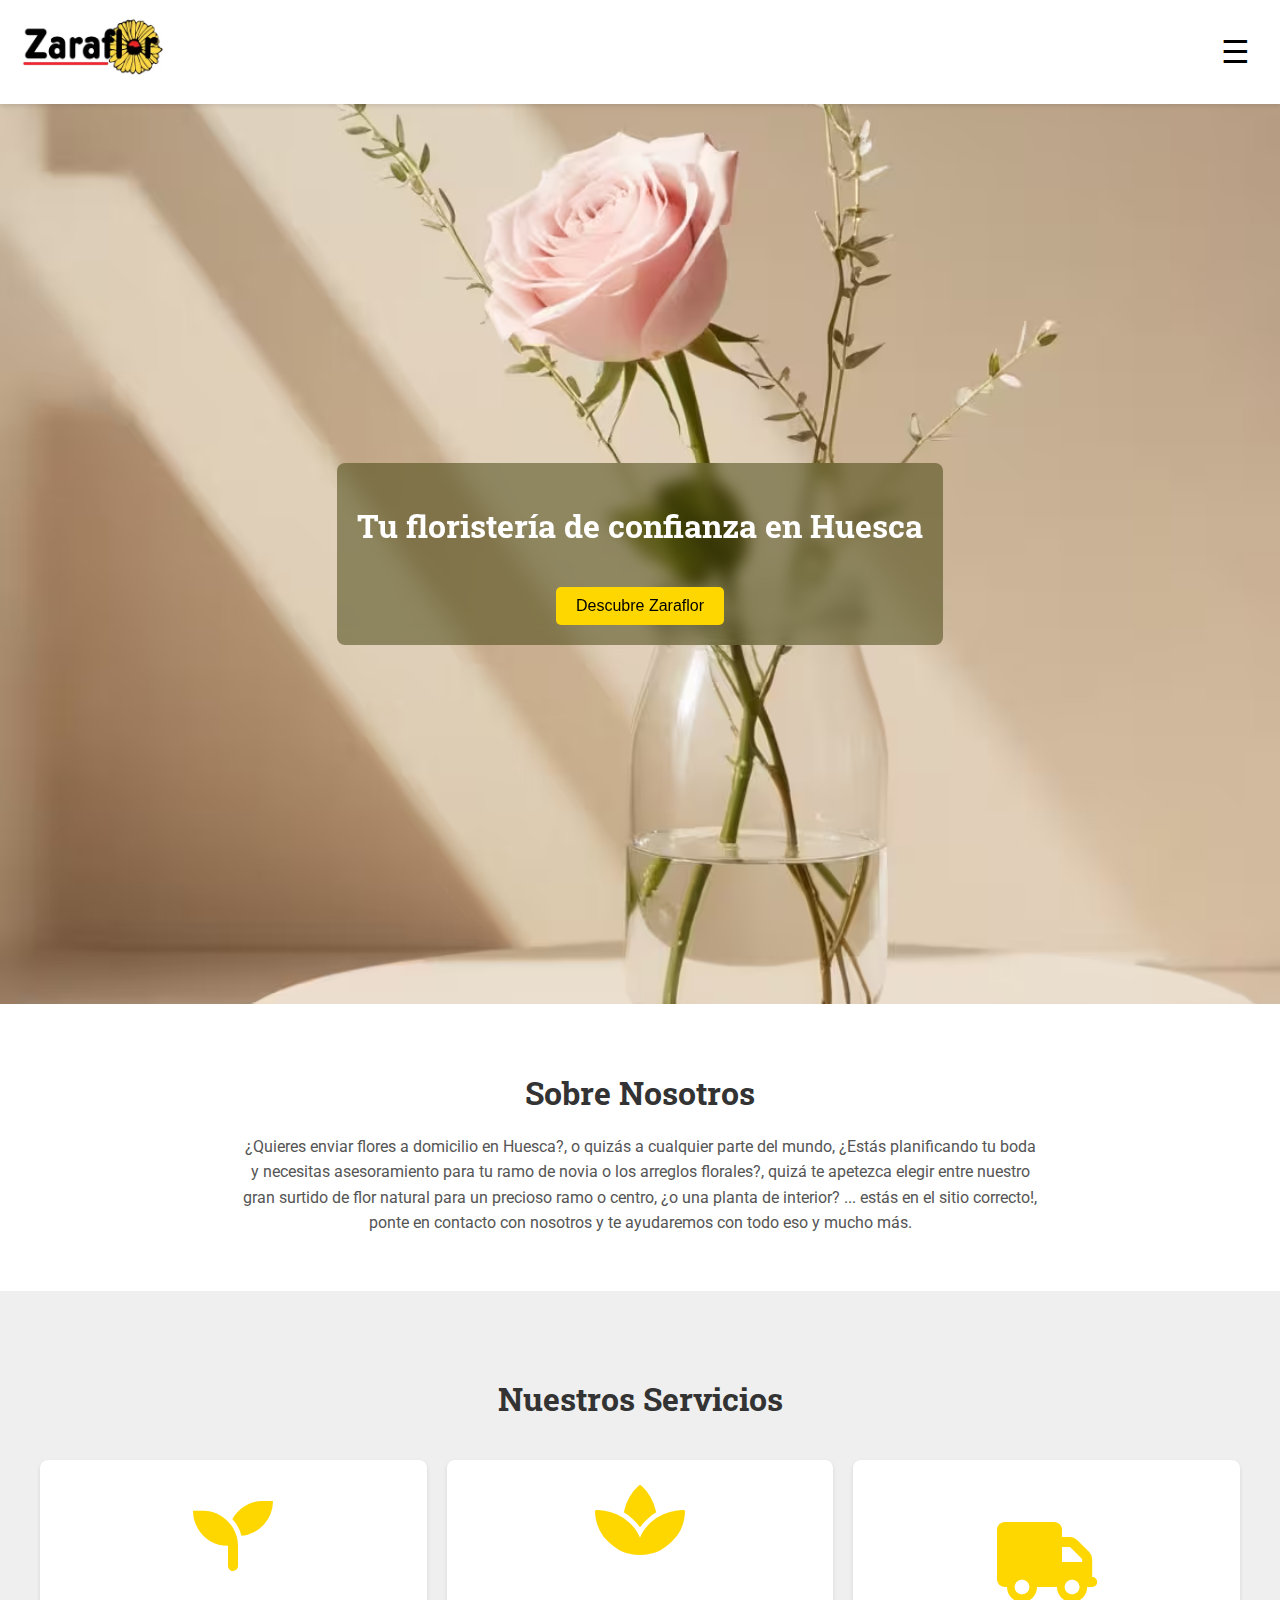
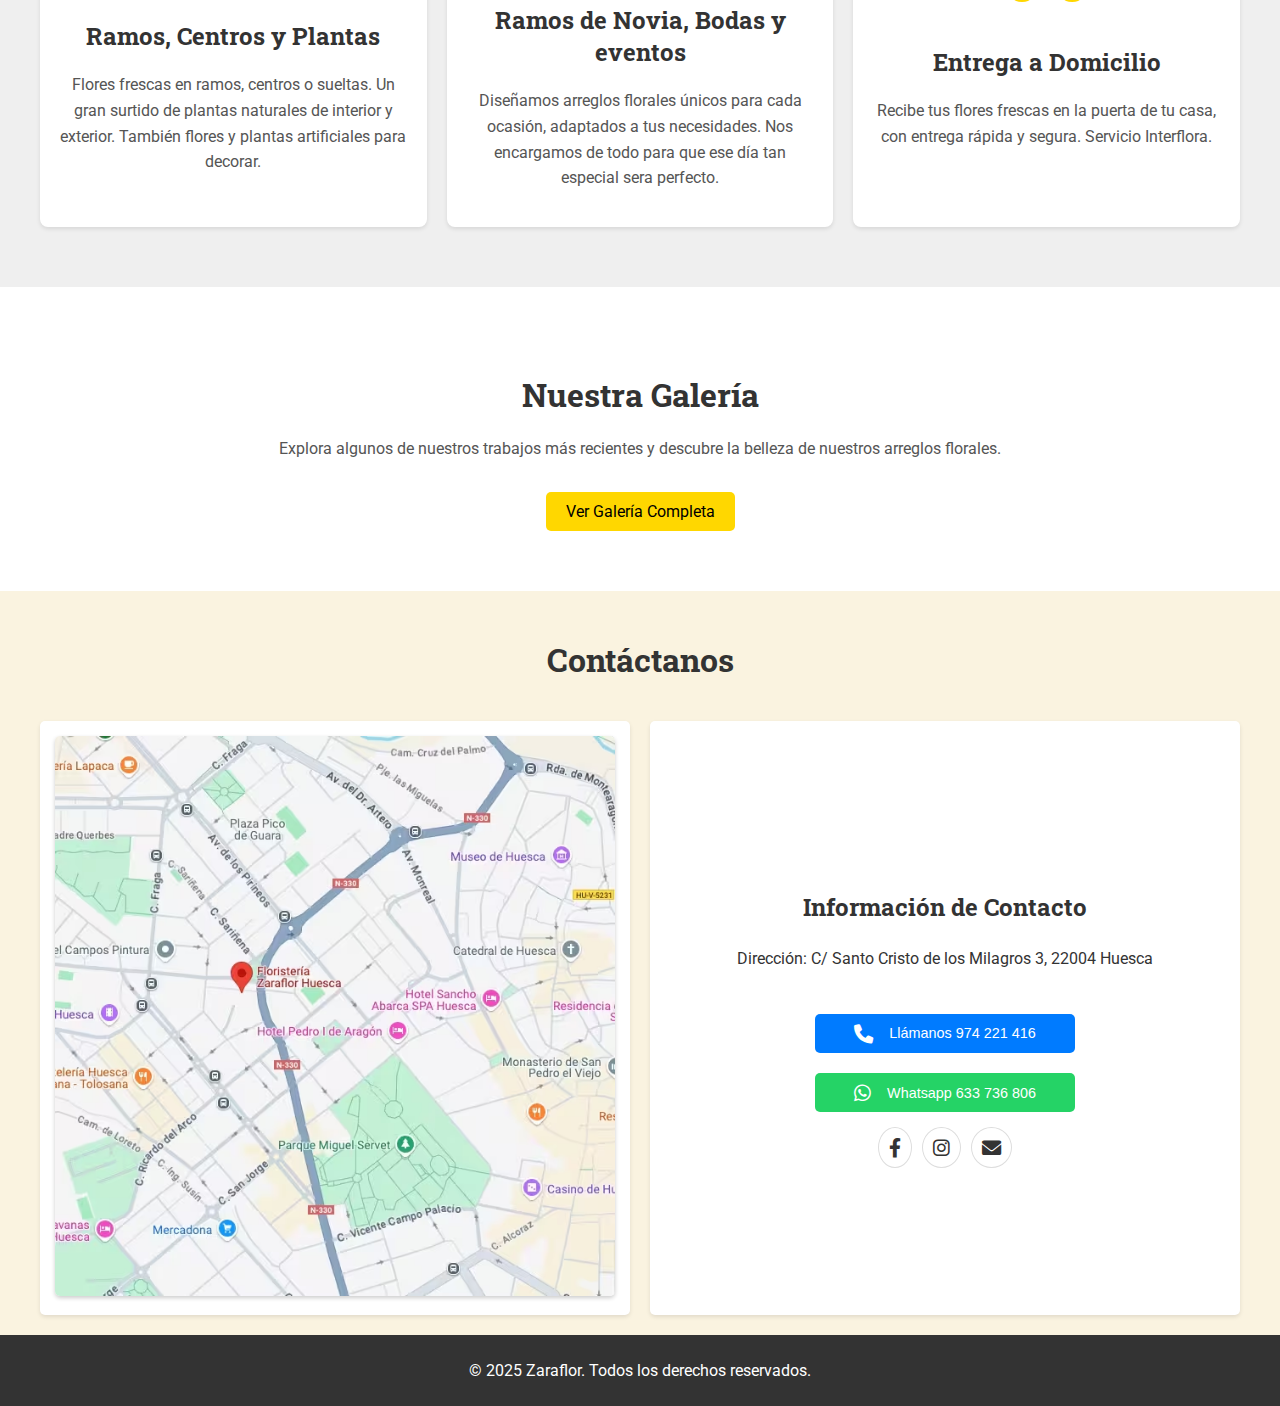
==== index.html @ 51538e3c "Change fonts to Roboto + update year + some css changes" ====
<!DOCTYPE html>
<html lang="es">
<head>
    <meta charset="UTF-8">
    <meta name="viewport" content="width=device-width, initial-scale=1.0">
    <meta name="description"
          content="Floristeria Zaraflor Huesca, gran surtido de flores y plantas, ramos y centros naturales y artificiales, ramos de novia y regalos. Envio por todo el mundo gracias a Interflora.">
    <title>Floristería Zaraflor Huesca</title>
    <link rel="stylesheet" href="styles.css">
    <link rel="icon" href="images/favicon/favicon.ico" type="image/x-icon">
    <link rel="stylesheet" href="https://cdnjs.cloudflare.com/ajax/libs/font-awesome/6.0.0/css/all.min.css"
          media="print" onload="this.media='all'">
    <noscript>
        <link rel="stylesheet" href="https://cdnjs.cloudflare.com/ajax/libs/font-awesome/6.0.0/css/all.min.css">
    </noscript>
    <link rel="canonical" href="https://zaraflor.github.io/" />
    <meta property="og:locale" content="es_ES" />
    <meta property="og:type" content="website" />
    <meta property="og:title" content="Floristería Zaraflor Huesca" />
    <meta property="og:description" content="Floristeria Zaraflor Huesca, gran surtido de flores y plantas, ramos y centros naturales y artificiales, ramos de novia y regalos. Envio por todo el mundo gracias a Interflora" />
    <meta property="og:url" content="https://zaraflor.github.io/" />
    <meta property="og:site_name" content="Floristería Zaraflor Huesca" />
    <meta property="og:image" content="https://zaraflor.github.io/images/hero-image.avif" />

    <link href="https://fonts.googleapis.com/css2?family=Roboto:wght@400;700&display=swap" rel="stylesheet">
    <link href="https://fonts.googleapis.com/css2?family=Roboto+Slab:wght@700&display=swap" rel="stylesheet">

    <meta name="msvalidate.01" content="F8685620CC0FBB8C69EE889B25A70493" />
    <meta name="google-site-verification" content="rgvn_VKpFzU1g-tz5f5EPj2dui4OSaQahKvztJgCnFo" />

</head>
<body>
<header class="header">
    <div class="logo">
        <picture>
            <source srcset="images/logo.avif" type="image/avif">
            <img src="images/logo.png" alt="Logo de la Floristería Zaraflor" class="logo-image" loading="lazy">
        </picture>
    </div>
    <nav class="nav">
        <button class="menu-toggle" id="menuToggle">☰</button>
        <ul class="menu" id="menu">
            <li><a href="#sobre-nosotros" class="menu-link">Sobre Nosotros</a></li>
            <li><a href="#servicios" class="menu-link">Servicios</a></li>
            <li><a href="#contacto" class="menu-link">Contacto</a></li>
            <li><a href="galeria.html" class="menu-link">Galería</a></li>
        </ul>
    </nav>
</header>

<section class="hero">
    <picture>
        <source srcset="images/hero-image.avif" type="image/avif">
        <img src="images/hero-image.jpg" alt="Hermosos arreglos florales" class="hero-image">
    </picture>
    <div class="hero-overlay">
        <h1>Tu floristería de confianza en Huesca</h1>
        <button class="call-to-action" onclick="window.location.href='#sobre-nosotros'">Descubre Zaraflor</button>
    </div>
</section>

<section id="sobre-nosotros" class="about-section">
    <div class="about-content">
        <h2>Sobre Nosotros</h2>
        <p>¿Quieres enviar flores a domicilio en Huesca?, o quizás a cualquier parte del mundo, ¿Estás planificando tu
            boda y necesitas asesoramiento para tu ramo de novia o los arreglos florales?, quizá te apetezca elegir
            entre nuestro gran surtido de flor natural para un precioso ramo o centro, ¿o una planta de interior? ...
            estás en el sitio correcto!, ponte en contacto con nosotros y te ayudaremos con todo eso y mucho más.</p>
    </div>
</section>

<section id="servicios" class="services-section">
    <h2>Nuestros Servicios</h2>
    <div class="services">
        <div class="service">
            <i class="fas fa-seedling service-icon"></i>
            <h3>Ramos, Centros y Plantas</h3>
            <p>Flores frescas en ramos, centros o sueltas. Un gran surtido de plantas naturales de interior y exterior.
                También flores y plantas artificiales para decorar.</p>
        </div>
        <div class="service">
            <i class="fas fa-spa service-icon"></i>
            <h3>Ramos de Novia, Bodas y eventos</h3>
            <p>Diseñamos arreglos florales únicos para cada ocasión, adaptados a tus necesidades. Nos encargamos de todo
                para que ese día tan especial sera perfecto.</p>
        </div>
        <div class="service">
            <i class="fas fa-truck service-icon"></i>
            <h3>Entrega a Domicilio</h3>
            <p>Recibe tus flores frescas en la puerta de tu casa, con entrega rápida y segura. Servicio Interflora.</p>
        </div>
    </div>
</section>

<section class="gallery-preview">
    <h2>Nuestra Galería</h2>
    <p>Explora algunos de nuestros trabajos más recientes y descubre la belleza de nuestros arreglos florales.</p>
    <a href="galeria.html" class="call-to-action">Ver Galería Completa</a>
</section>

<section id="contacto" class="info-section">
    <h2>Contáctanos</h2>
    <div class="map">
        <a href="https://www.google.com/maps?q=floristeria-zaraflor-huesca" target="_blank">
            <picture>
                <source srcset="images/static-map.avif" type="image/avif">
                <img src="images/static-map.jpg" alt="Mapa de ubicación de la floristería" class="map-image"
                     loading="lazy">
            </picture>
        </a>
    </div>
    <div class="info">
        <h3>Información de Contacto</h3>
        <p>Dirección: C/ Santo Cristo de los Milagros 3, 22004 Huesca</p>

        <div class="contact-buttons">
            <button class="call-to-action phone" onclick="window.open('tel:+34974221416', '_self')">
                <i class="fas fa-phone"></i>  Llámanos 974 221 416
            </button>
            <button class="call-to-action whatsapp" onclick="window.open('https://wa.me/34633736806', '_blank')">
                <i class="fab fa-whatsapp"></i> Whatsapp 633 736 806
            </button>
        </div>
        <div class="social-links">
            <a href="https://www.facebook.com/floristeria.zaraflor.huesca" target="_blank" class="social-link" aria-label="Visítanos en Facebook">
                <i class="fab fa-facebook-f"></i>
            </a>
            <a href="https://www.instagram.com/zaraflor.huesca" target="_blank" class="social-link" aria-label="Visítanos en Instagram">
                <i class="fab fa-instagram"></i>
            </a>
            <a href="mailto:info@zaraflor.es" target="_blank" class="social-link" aria-label="Envíanos un email">
                <i class="fas fa-envelope"></i>
            </a>
        </div>
    </div>
</section>

<footer>
    <p>&copy; 2025 Zaraflor. Todos los derechos reservados.</p>
</footer>

<button class="scroll-top" id="scrollTopBtn">
    <i class="fas fa-arrow-up"></i>
</button>


<script>
    document.getElementById('menuToggle').addEventListener('click', function () {
        const menu = document.getElementById('menu');
        menu.classList.toggle('active');
    });

    document.querySelectorAll('.menu-link').forEach(link => {
        link.addEventListener('click', function () {
            const menu = document.getElementById('menu');
            menu.classList.remove('active');
        });
    });

    const scrollTopBtn = document.getElementById('scrollTopBtn');

    window.addEventListener('scroll', function () {
        if (window.scrollY > 300) {
            scrollTopBtn.style.display = 'block';
        } else {
            scrollTopBtn.style.display = 'none';
        }
    });

    scrollTopBtn.addEventListener('click', function () {
        window.scrollTo({top: 0, behavior: 'smooth'});
    });
</script>
</body>
</html>
---- styles.css ----
body {
    font-family: 'Roboto', sans-serif;
    margin: 0;
    padding: 0;
    background-color: #FAF3E0;
    color: #333;
}

h1, h2, h3, h4, h5, h6 {
    font-family: 'Roboto Slab', serif;
}


.header {
    background: #FFF;
    padding: 10px 20px;
    display: flex;
    justify-content: space-between;
    align-items: center;
    box-shadow: 0 2px 4px rgba(0, 0, 0, 0.1);
    width: 100%;
    box-sizing: border-box;
}

.logo-image {
    height: 80px;
    max-width: 200px;
    object-fit: contain;
}

.nav {
    position: relative;
    display: flex;
    align-items: center;
}

.menu {
    list-style: none;
    margin: 0;
    padding: 0;
    display: none;
    flex-direction: column;
    background: #FFF;
    position: absolute;
    top: 100%;
    right: 0;
    box-shadow: 0 2px 4px rgba(0, 0, 0, 0.1);
    border-radius: 5px;
    z-index: 1000;
    gap: 30px;
}

.menu.active {
    display: flex;
}

.menu-link {
    text-decoration: none;
    color: #333;
    padding: 10px 20px;
    display: block;
    transition: background 0.3s;
}

.menu-link:hover {
    background-color: #FFD700;
    color: #000;
}

.menu-toggle {
    background: none;
    border: none;
    font-size: 2rem;
    cursor: pointer;
    padding: 10px;
}

.hero {
    position: relative;
    height: 100vh;
    display: flex;
    justify-content: center;
    align-items: center;
}

.hero-image {
    position: absolute;
    top: 0;
    left: 0;
    width: 100%;
    height: 100%;
    object-fit: cover;
    z-index: -1;
}

.hero-overlay {
    background: rgba(60, 60, 5, 0.5);
    backdrop-filter: blur(8px);
    color: #FFF;
    text-align: center;
    padding: 20px;
    border-radius: 8px;
    max-width: 800px;
    margin: 0 20px;
}

.hero-overlay h1 {
    font-size: 2rem;
    margin-bottom: 20px;
}

.call-to-action {
    background-color: #FFD700;
    border: none;
    padding: 10px 20px;
    color: #000;
    font-size: 1rem;
    cursor: pointer;
    border-radius: 5px;
    margin-top: 20px;
}

footer {
    background: #333;
    color: #FFF;
    text-align: center;
    padding: 10px;
}

.scroll-top {
    display: none;
    position: fixed;
    bottom: 15px;
    right: 15px;
    background: #FFD700;
    border: none;
    padding: 10px;
    border-radius: 5px;
    cursor: pointer;
    font-size: 1.5rem;
    box-shadow: 0 2px 4px rgba(0, 0, 0, 0.2);
    z-index: 1000;
    opacity: 0.8;
    transition: opacity 0.3s ease;
}

.scroll-top:hover {
    opacity: 1;
}

.scroll-top i {
    color: #333;
}

@media (max-width: 768px) {
    .hero-overlay h1 {
        font-size: 1.5rem;
    }

    .call-to-action {
        font-size: 0.9rem;
    }

    .info-section {
        flex-direction: column;
    }

    .map, .info {
        flex: 1 1 100%;
    }
}

@media (max-width: 480px) {
    .hero-overlay h1 {
        font-size: 1.2rem;
        padding: 0 10px;
    }

    .call-to-action {
        font-size: 0.9rem;
    }

    .menu-toggle {
        font-size: 1.2rem;
    }
}

.about-section {
    background-color: #FFF;
    padding: 40px 20px;
    text-align: center;
    width: 100%;
    box-sizing: border-box;
}

.about-content {
    max-width: 800px;
    margin: auto;
}

.about-section h2 {
    font-size: 2rem;
    margin-bottom: 20px;
    color: #333;
}

.about-content p {
    margin-bottom: 15px;
    line-height: 1.6;
    color: #555;
}

.services-section {
    background-color: #EFEFEF;
    padding: 60px 20px;
    text-align: center;
    width: 100%;
    box-sizing: border-box;
}

.services-section h2 {
    font-size: 2rem;
    margin-bottom: 40px;
    color: #333;
}

.services {
    display: flex;
    justify-content: space-between;
    gap: 20px;
    max-width: 1200px;
    margin: auto;
}

.service {
    background: #FFF;
    padding: 20px;
    border-radius: 8px;
    box-shadow: 0 2px 4px rgba(0, 0, 0, 0.1);
    text-align: center;
    flex: 1 1 30%;
    display: flex;
    flex-direction: column;
    align-items: center;
    justify-content: center;
    min-height: 300px;
}

.service-icon {
    font-size: 80px;
    color: #FFD700;
    margin-bottom: 20px;
}

.service h3 {
    font-size: 1.5rem;
    margin-bottom: 10px;
    color: #333;
}

.service p {
    color: #555;
    line-height: 1.6;
    margin-top: 10px;
    text-align: center;
}

@media (max-width: 768px) {
    .services {
        flex-direction: column;
        gap: 30px;
    }

    .service {
        flex: 1 1 100%;
    }
}

.info-section {
    display: flex;
    flex-wrap: wrap;
    gap: 20px;
    padding: 20px 15px;
    max-width: 1200px;
    margin: auto;
}

.info-section h2 {
    font-size: 2rem;
    margin-bottom: 20px;
    text-align: center;
    width: 100%;
    color: #333;
}

.map, .info {
    flex: 1 1 45%;
    min-width: 300px;
    background: #FFF;
    padding: 15px;
    border-radius: 5px;
    box-shadow: 0 2px 4px rgba(0, 0, 0, 0.1);
    text-align: center;
}

.map iframe {
    width: 100%;
    border: none;
    border-radius: 5px;
    height: 300px;
}

.info {
    background: #FFF;
    padding: 15px;
    border-radius: 5px;
    box-shadow: 0 2px 4px rgba(0, 0, 0, 0.1);
    text-align: center;
    display: flex;
    flex-direction: column;
    justify-content: center;
}

.info-section h3 {
    font-size: 1.5rem;
    margin-bottom: 10px;
    color: #333;
}

.info-section .call-to-action {
    border: none;
    padding: 10px 20px;
    font-size: 0.9rem;
    color: #FFF;
    cursor: pointer;
    border-radius: 5px;
    margin-top: 15px;
    display: inline-flex;
    align-items: center;
    gap: 8px;
    transition: background-color 0.3s ease;
    width: auto;
    align-self: center;
}

.contact-buttons {
    display: flex;
    flex-direction: column;
    gap: 5px;
    align-items: center;
    margin-top: 15px;
}

.contact-buttons .call-to-action {
    width: 100%;
    max-width: 260px;
    text-align: center;
    padding: 10px 20px;
    display: inline-flex;
    align-items: center;
    justify-content: center;
    border: none;
    font-size: 0.9rem;
    color: #FFF;
    border-radius: 5px;
    transition: background-color 0.3s ease;
    cursor: pointer;
}

.contact-buttons .whatsapp {
    background-color: #25D366;
}

.contact-buttons .whatsapp:hover {
    background-color: #1EBE5B;
}

.contact-buttons .phone {
    background-color: #007BFF;
}

.contact-buttons .phone:hover {
    background-color: #0056b3;
}

.contact-buttons .call-to-action i {
    font-size: 1.2rem;
    margin-right: 8px;
}

@media (max-width: 768px) {
    .info-section {
        flex-direction: column;
    }

    .map, .info {
        flex: 1 1 100%;
    }
}

.map img {
    width: 100%;
    height: auto;
    border-radius: 5px;
    box-shadow: 0 2px 4px rgba(0, 0, 0, 0.2);
    transition: transform 0.3s ease, box-shadow 0.3s ease;
}

.map img:hover {
    transform: scale(1.05);
    box-shadow: 0 4px 8px rgba(0, 0, 0, 0.3);
}

.social-links {
    margin-top: 15px;
    display: flex;
    justify-content: center;
    gap: 10px;
}

.social-link {
    background: #FFF;
    color: #333;
    border: 1px solid #ddd;
    border-radius: 50%;
    padding: 10px;
    font-size: 1.2rem;
    transition: background-color 0.3s, color 0.3s, border-color 0.3s;
    display: inline-flex;
    align-items: center;
    justify-content: center;
    text-decoration: none;
}

.social-link:hover {
    background-color: #FFD700;
    color: #000;
    border-color: #FFD700;
}

.gallery-preview {
    background-color: #FFF;
    padding: 60px 20px;
    text-align: center;
}

.gallery-preview h2 {
    font-size: 2rem;
    margin-bottom: 20px;
    color: #333;
}

.gallery-preview p {
    font-size: 1rem;
    margin-bottom: 20px;
    color: #555;
    max-width: 800px;
    margin-left: auto;
    margin-right: auto;
    line-height: 1.6;
}

.gallery-preview .call-to-action {
    background-color: #FFD700;
    color: #000;
    border: none;
    padding: 10px 20px;
    font-size: 1rem;
    cursor: pointer;
    border-radius: 5px;
    transition: background-color 0.3s ease, color 0.3s ease;
    text-decoration: none;
    display: inline-block;
    margin-top: 10px;
}

.gallery-preview .call-to-action:hover {
    background-color: #E6C200;
    color: #000;
}

.gallery-section {
    background-color: #FFF;
    padding: 60px 20px;
    text-align: center;
}

.gallery-section h2 {
    font-size: 2rem;
    margin-bottom: 40px;
    color: #333;
}

.gallery-grid {
    display: flex;
    flex-direction: column;
    gap: 20px;
    max-width: 1200px;
    margin: auto;
    padding: 0 10px;
}

.gallery-image {
    width: 100%;
    height: auto;
    border-radius: 5px;
    box-shadow: 0 2px 4px rgba(0, 0, 0, 0.1);
    transition: transform 0.3s ease, box-shadow 0.3s ease;
}

.gallery-image:hover {
    transform: scale(1.02);
    box-shadow: 0 4px 8px rgba(0, 0, 0, 0.2);
}

.back-to-home {
    background-color: #FFF;
    padding: 40px 20px;
    text-align: center;
    border-top: 1px solid #DDD;
}

.back-to-home .call-to-action {
    background-color: #FFD700;
    color: #000;
    border: none;
    padding: 10px 20px;
    font-size: 1rem;
    cursor: pointer;
    border-radius: 5px;
    transition: background-color 0.3s ease, color 0.3s ease;
    text-decoration: none;
    display: inline-block;
    margin-top: 20px;
}

.back-to-home .call-to-action:hover {
    background-color: #E6C200;
    color: #000;
}
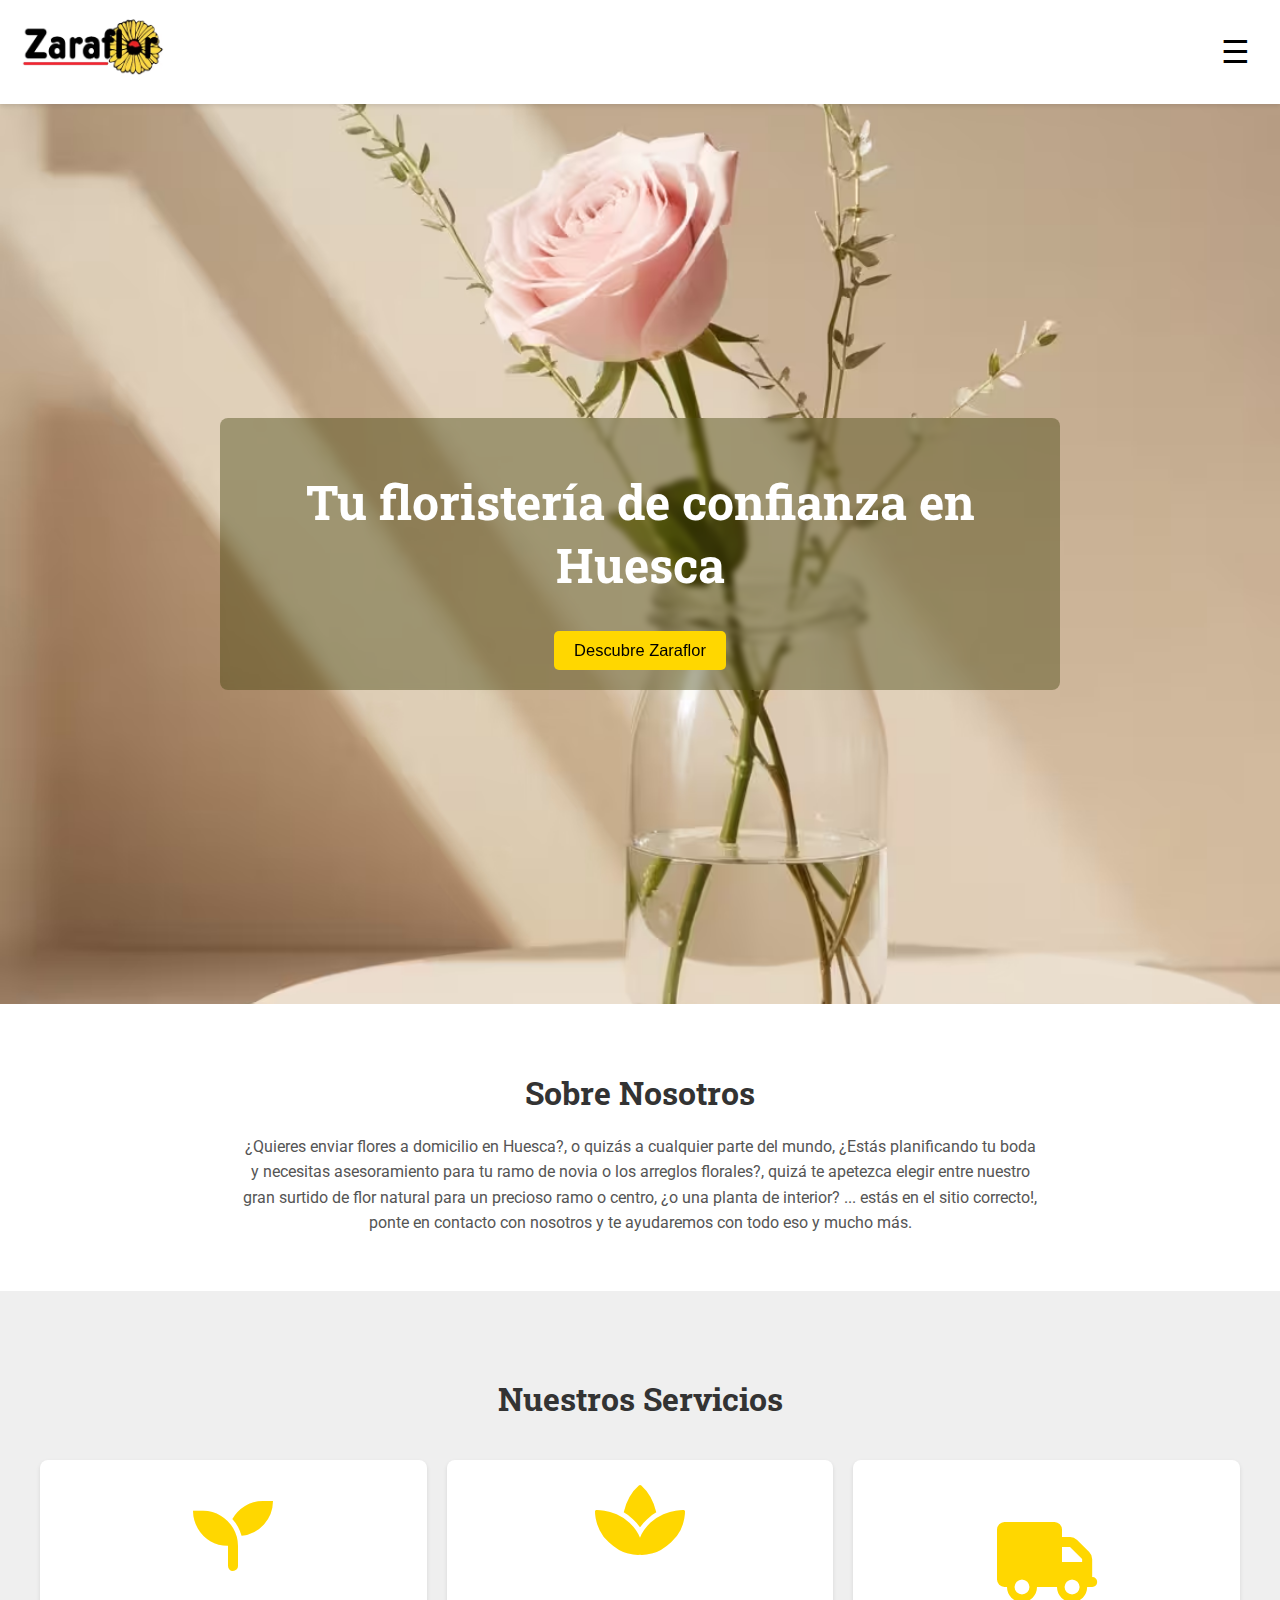
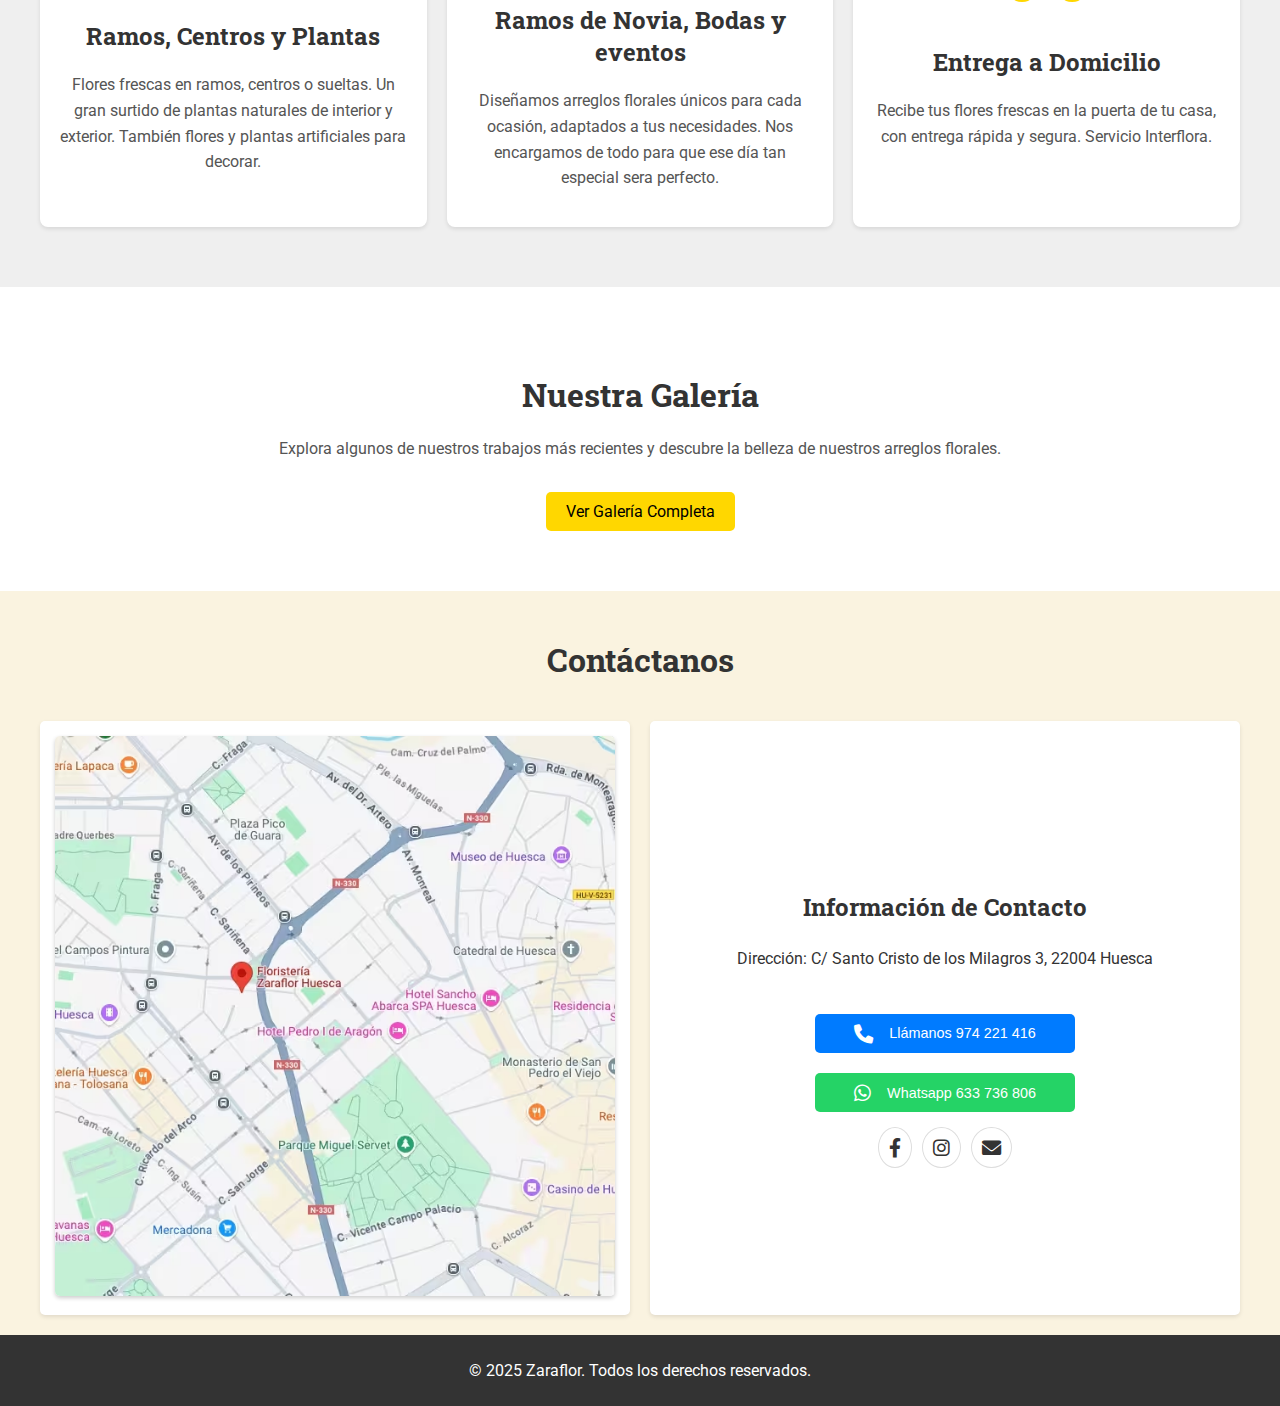
==== commit 5005b025: "refactor hero" ====
--- a/index.html
+++ b/index.html
@@ -51,11 +51,11 @@
 <section class="hero">
     <picture>
         <source srcset="images/hero-image.avif" type="image/avif">
-        <img src="images/hero-image.jpg" alt="Hermosos arreglos florales" class="hero-image">
+        <img src="images/hero-image.jpg" alt="Hermosos arreglos florales" class="hero-image" loading="lazy">
     </picture>
     <div class="hero-overlay">
         <h1>Tu floristería de confianza en Huesca</h1>
-        <button class="call-to-action" onclick="window.location.href='#sobre-nosotros'">Descubre Zaraflor</button>
+        <button class="call-to-action" onclick="window.location.href='#sobre-nosotros'" aria-label="Ir a la sección Sobre Nosotros">Descubre Zaraflor</button>
     </div>
 </section>
 
--- a/styles.css
+++ b/styles.css
@@ -94,8 +94,8 @@
 }
 
 .hero-overlay {
-    background: rgba(60, 60, 5, 0.5);
-    backdrop-filter: blur(8px);
+    background: rgba(60, 60, 5, 0.4);
+    backdrop-filter: blur(3px);
     color: #FFF;
     text-align: center;
     padding: 20px;
@@ -105,16 +105,17 @@
 }
 
 .hero-overlay h1 {
-    font-size: 2rem;
-    margin-bottom: 20px;
-}
-
-.call-to-action {
+    font-size: 3rem;
+    font-weight: bold;
+    margin-bottom: 15px;
+}
+
+.hero-overlay .call-to-action {
     background-color: #FFD700;
     border: none;
     padding: 10px 20px;
     color: #000;
-    font-size: 1rem;
+    font-size: 1.03rem;
     cursor: pointer;
     border-radius: 5px;
     margin-top: 20px;
@@ -130,7 +131,7 @@
 .scroll-top {
     display: none;
     position: fixed;
-    bottom: 15px;
+    bottom: 40px;
     right: 15px;
     background: #FFD700;
     border: none;
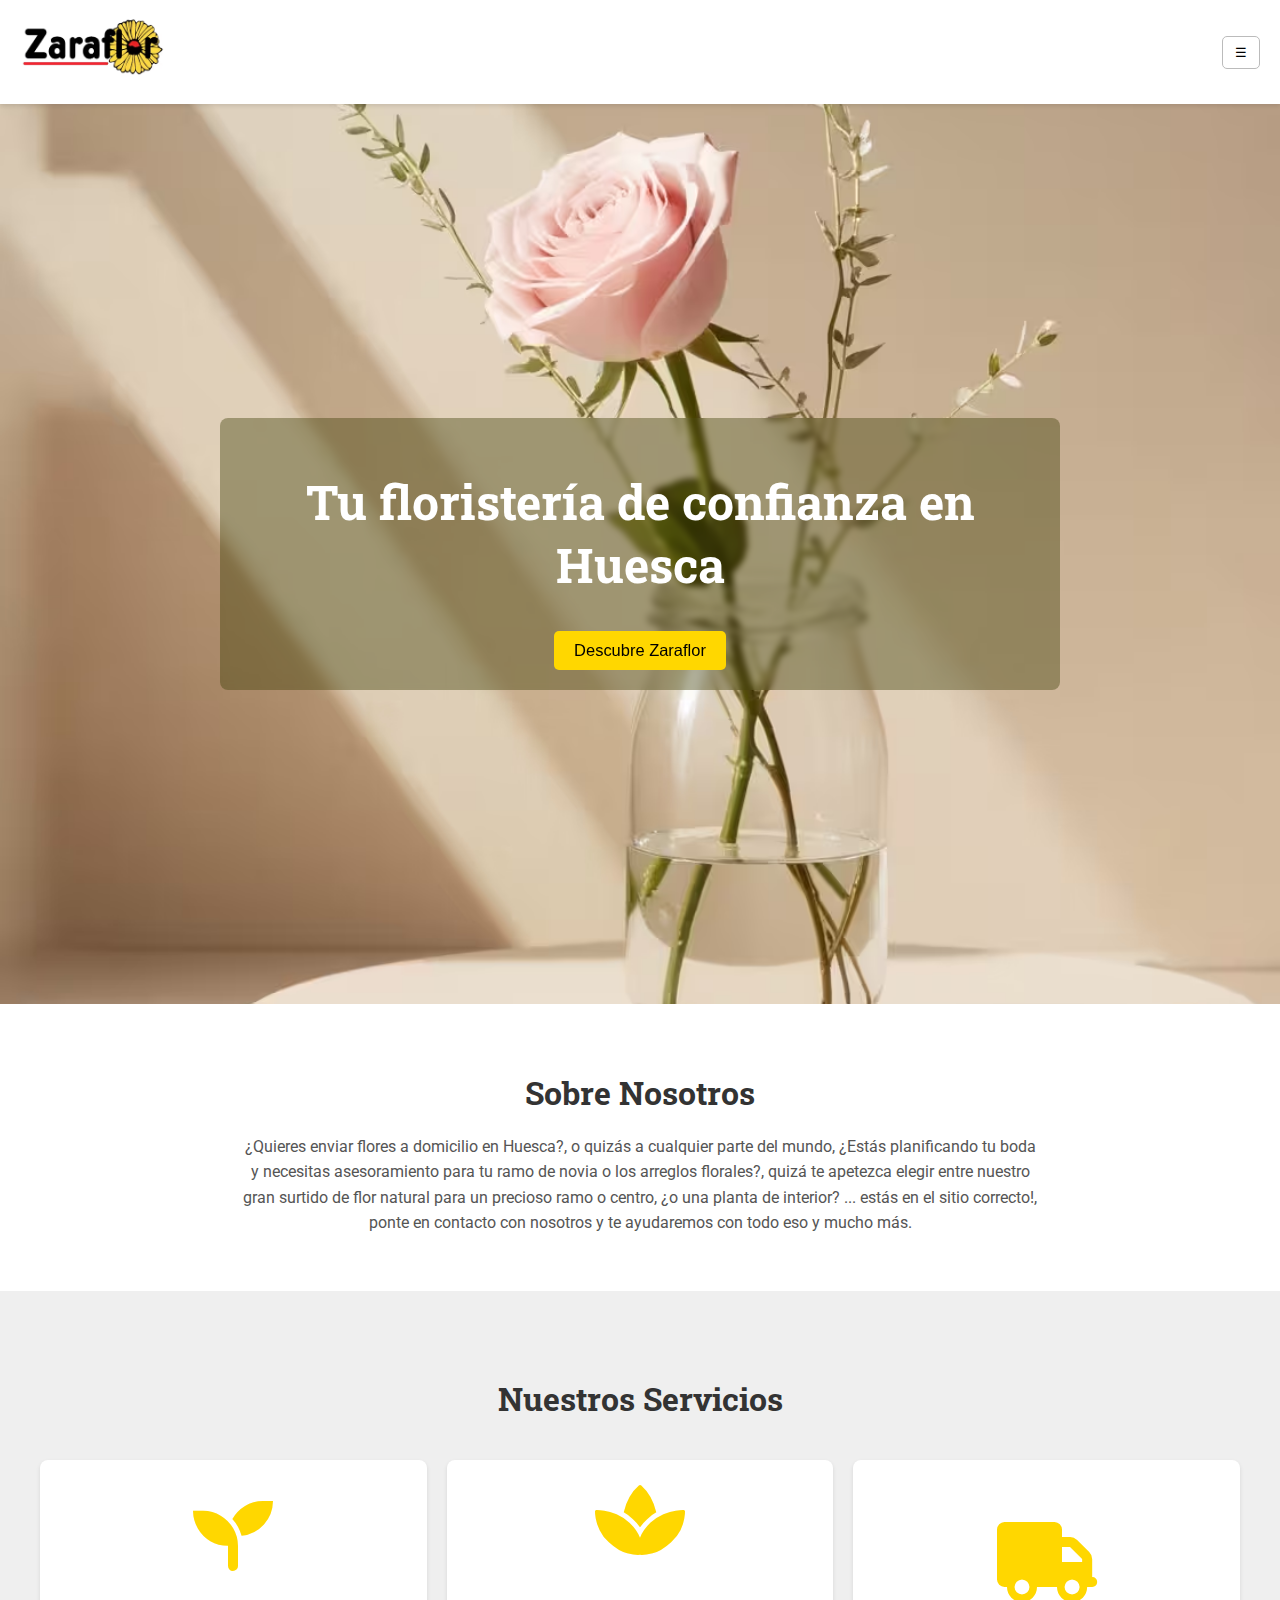
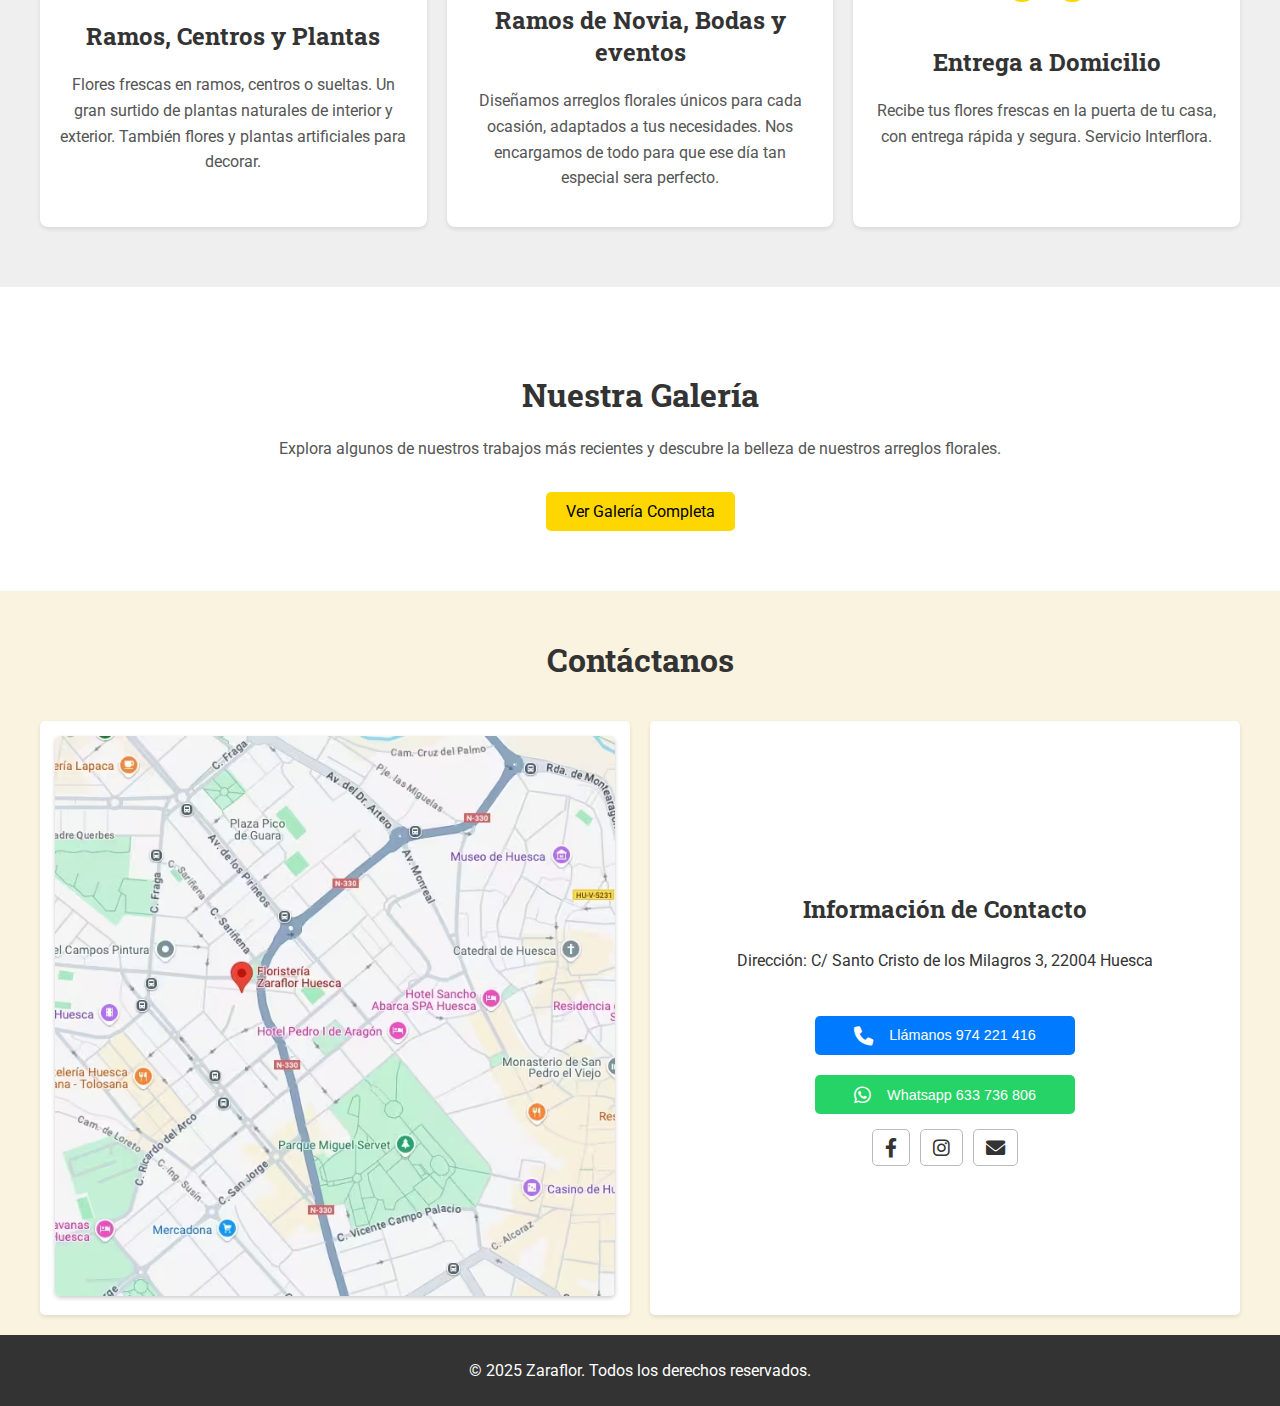
==== commit bf16b6ad: "move script to a separated file and load it as defer." ====
--- a/index.html
+++ b/index.html
@@ -5,7 +5,7 @@
     <meta name="viewport" content="width=device-width, initial-scale=1.0">
     <meta name="description"
           content="Floristeria Zaraflor Huesca, gran surtido de flores y plantas, ramos y centros naturales y artificiales, ramos de novia y regalos. Envio por todo el mundo gracias a Interflora.">
-    <title>Floristería Zaraflor Huesca</title>
+    <title>Floristería Zaraflor | Tu Floristería en Huesca</title>
     <link rel="stylesheet" href="styles.css">
     <link rel="icon" href="images/favicon/favicon.ico" type="image/x-icon">
     <link rel="stylesheet" href="https://cdnjs.cloudflare.com/ajax/libs/font-awesome/6.0.0/css/all.min.css"
@@ -50,8 +50,8 @@
 
 <section class="hero">
     <picture>
-        <source srcset="images/hero-image.avif" type="image/avif">
-        <img src="images/hero-image.jpg" alt="Hermosos arreglos florales" class="hero-image" loading="lazy">
+        <source srcset="images/hero-image.avif" type="image/avif" fetchpriority="high">
+        <img src="images/hero-image.jpg" alt="Hermosos arreglos florales" class="hero-image" loading="lazy" fetchpriority="high">
     </picture>
     <div class="hero-overlay">
         <h1>Tu floristería de confianza en Huesca</h1>
@@ -143,33 +143,7 @@
     <i class="fas fa-arrow-up"></i>
 </button>
 
+<script src="scripts/main.js" defer></script>
 
-<script>
-    document.getElementById('menuToggle').addEventListener('click', function () {
-        const menu = document.getElementById('menu');
-        menu.classList.toggle('active');
-    });
-
-    document.querySelectorAll('.menu-link').forEach(link => {
-        link.addEventListener('click', function () {
-            const menu = document.getElementById('menu');
-            menu.classList.remove('active');
-        });
-    });
-
-    const scrollTopBtn = document.getElementById('scrollTopBtn');
-
-    window.addEventListener('scroll', function () {
-        if (window.scrollY > 300) {
-            scrollTopBtn.style.display = 'block';
-        } else {
-            scrollTopBtn.style.display = 'none';
-        }
-    });
-
-    scrollTopBtn.addEventListener('click', function () {
-        window.scrollTo({top: 0, behavior: 'smooth'});
-    });
-</script>
 </body>
 </html>
--- a/styles.css
+++ b/styles.css
@@ -36,43 +36,67 @@
 
 .menu {
     list-style: none;
-    margin: 0;
-    padding: 0;
-    display: none;
-    flex-direction: column;
-    background: #FFF;
-    position: absolute;
-    top: 100%;
-    right: 0;
-    box-shadow: 0 2px 4px rgba(0, 0, 0, 0.1);
-    border-radius: 5px;
-    z-index: 1000;
-    gap: 30px;
+       margin: 0;
+       padding: 10px;
+       display: none;
+       flex-direction: column;
+       background: #FFF;
+       position: absolute;
+       top: 100%;
+       right: 0;
+       box-shadow: 0 2px 4px rgba(0, 0, 0, 0.1);
+       border-radius: 8px;
+       z-index: 1000;
+       gap: 15px; /* Espaciado más controlado */
+       width: 200px; /* Asegurar un tamaño uniforme */
+       border: 1px solid #ddd;
 }
 
 .menu.active {
     display: flex;
+    box-shadow: 0px 4px 10px rgba(0, 0, 0, 0.2);
+    transform: translateY(5px);
+    transition: box-shadow 0.3s ease, transform 0.3s ease;
 }
 
 .menu-link {
     text-decoration: none;
-    color: #333;
-    padding: 10px 20px;
-    display: block;
-    transition: background 0.3s;
+       color: #333;
+       font-weight: bold;
+       padding: 12px 20px;
+       display: block;
+       transition: background 0.3s, transform 0.2s;
+       text-align: center;
+       border-radius: 5px;
+}
+
+.menu li {
+    border-bottom: 1px solid #eee;
+    padding: 0;
+}
+.menu li:last-child {
+    border-bottom: none;
 }
 
 .menu-link:hover {
-    background-color: #FFD700;
-    color: #000;
-}
-
+        background-color: #FFD700;
+        color: #000;
+        transform: scale(1.05); /* Pequeño efecto de crecimiento */
+}
+
+/* Botón de menú hamburguesa */
 .menu-toggle {
     background: none;
-    border: none;
-    font-size: 2rem;
-    cursor: pointer;
-    padding: 10px;
+    border: 1px solid #bbb; /* Contorno negro */
+    border-radius: 5px; /* Bordes redondeados */
+    padding: 8px 12px; /* Espaciado interno */
+    transition: border-color 0.3s ease, background 0.3s ease;
+}
+
+/* Efecto al pasar el ratón */
+.menu-toggle:hover {
+    border-color: #FFD700; /* Contorno dorado en hover */
+    background: rgba(255, 215, 0, 0.2); /* Fondo ligeramente dorado */
 }
 
 .hero {
@@ -131,26 +155,21 @@
 .scroll-top {
     display: none;
     position: fixed;
-    bottom: 40px;
-    right: 15px;
+    bottom: 45px;
+    right: 10px;
     background: #FFD700;
-    border: none;
-    padding: 10px;
+    border: 1px solid #bbb; /* Contorno gris */
+    padding: 8px 12px; /* Mismo espaciado que el botón de menú */
     border-radius: 5px;
     cursor: pointer;
     font-size: 1.5rem;
     box-shadow: 0 2px 4px rgba(0, 0, 0, 0.2);
     z-index: 1000;
-    opacity: 0.8;
+    opacity: 0.6;
     transition: opacity 0.3s ease;
 }
-
-.scroll-top:hover {
-    opacity: 1;
-}
-
-.scroll-top i {
-    color: #333;
+.scroll-top:active {
+    opacity: 0.5; /* Restablece la opacidad al hacer clic */
 }
 
 @media (max-width: 768px) {
@@ -420,23 +439,23 @@
 }
 
 .social-link {
-    background: #FFF;
-    color: #333;
-    border: 1px solid #ddd;
-    border-radius: 50%;
-    padding: 10px;
-    font-size: 1.2rem;
-    transition: background-color 0.3s, color 0.3s, border-color 0.3s;
-    display: inline-flex;
-    align-items: center;
-    justify-content: center;
-    text-decoration: none;
+    background: none;
+        color: #333;
+        border: 1px solid #bbb; /* Contorno gris */
+        border-radius: 5px; /* Bordes cuadrados como el menú */
+        padding: 8px 12px; /* Mismo espaciado que el botón de menú */
+        font-size: 1.2rem;
+        transition: border-color 0.3s ease, background 0.3s ease, color 0.3s ease;
+        display: inline-flex;
+        align-items: center;
+        justify-content: center;
+        text-decoration: none;
 }
 
 .social-link:hover {
-    background-color: #FFD700;
-    color: #000;
-    border-color: #FFD700;
+        border-color: #FFD700; /* Contorno dorado en hover */
+        background: rgba(255, 215, 0, 0.2); /* Fondo ligeramente dorado */
+        color: #000;
 }
 
 .gallery-preview {
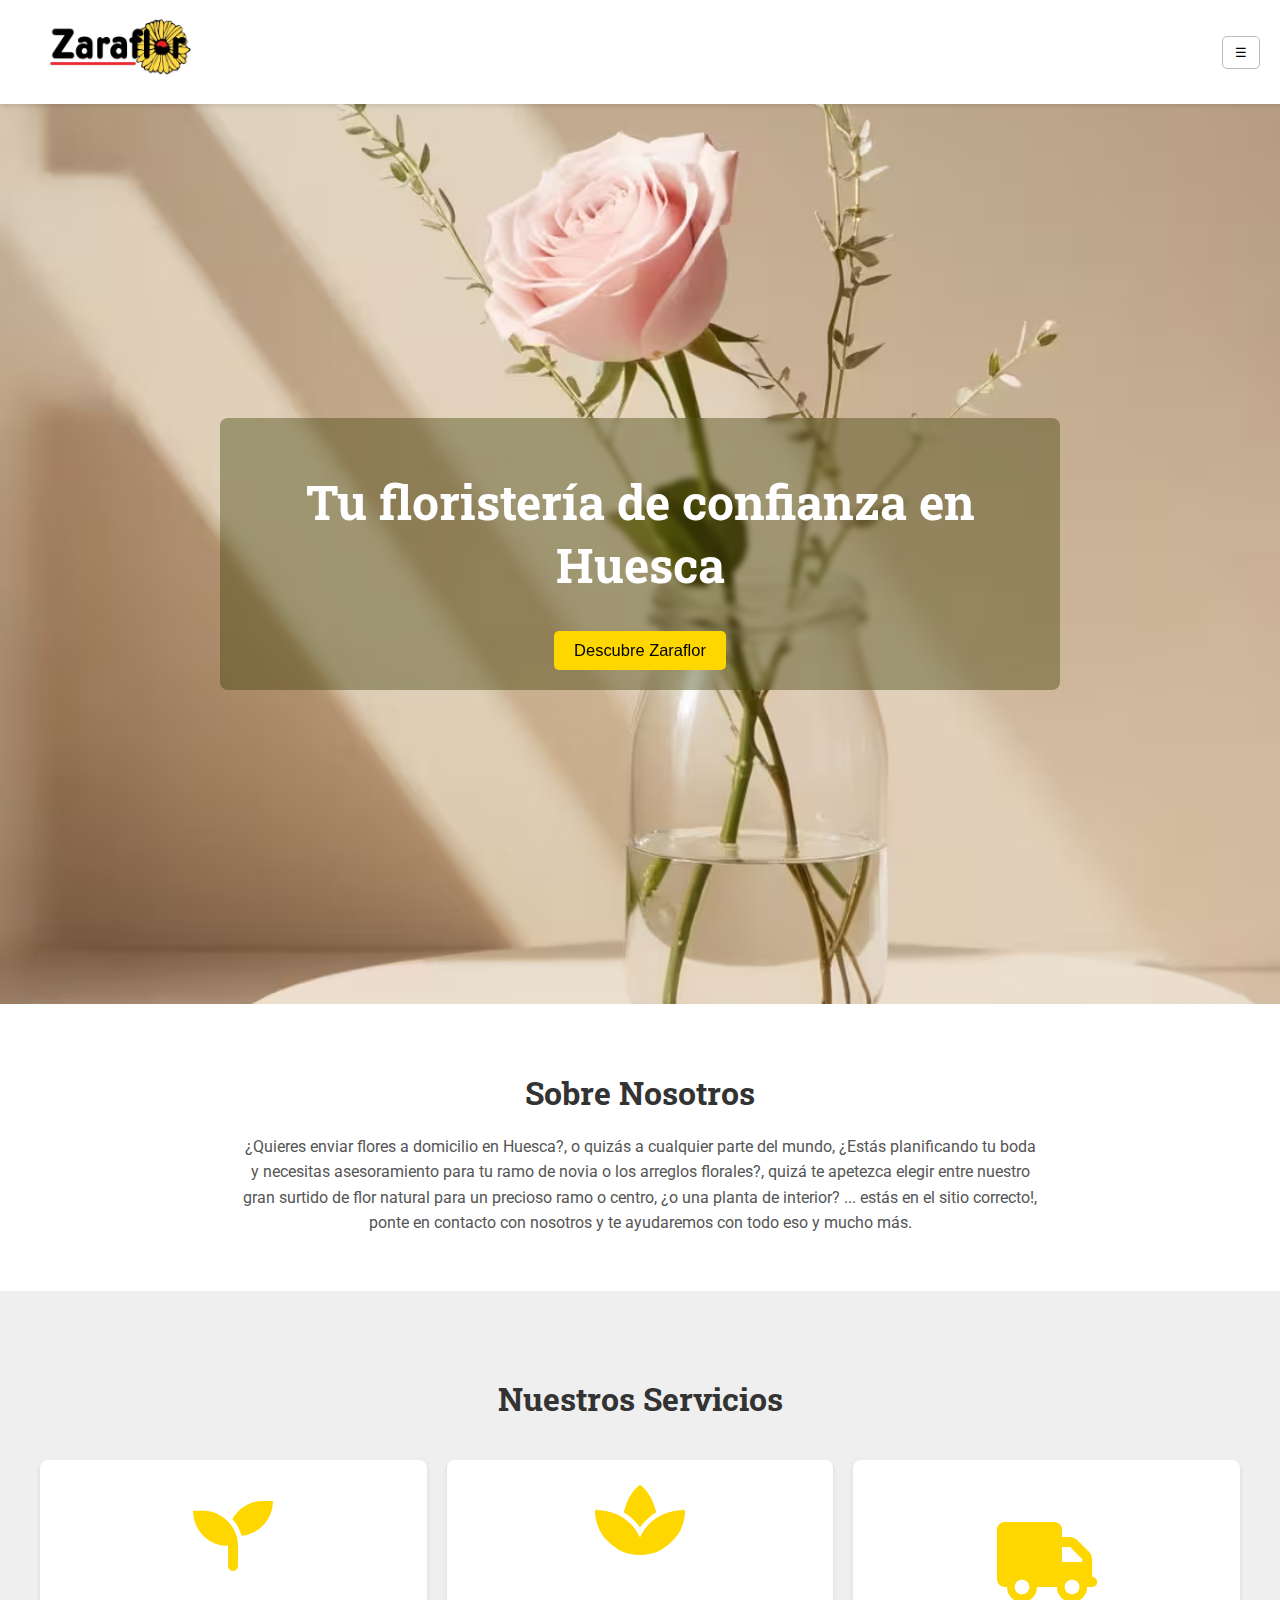
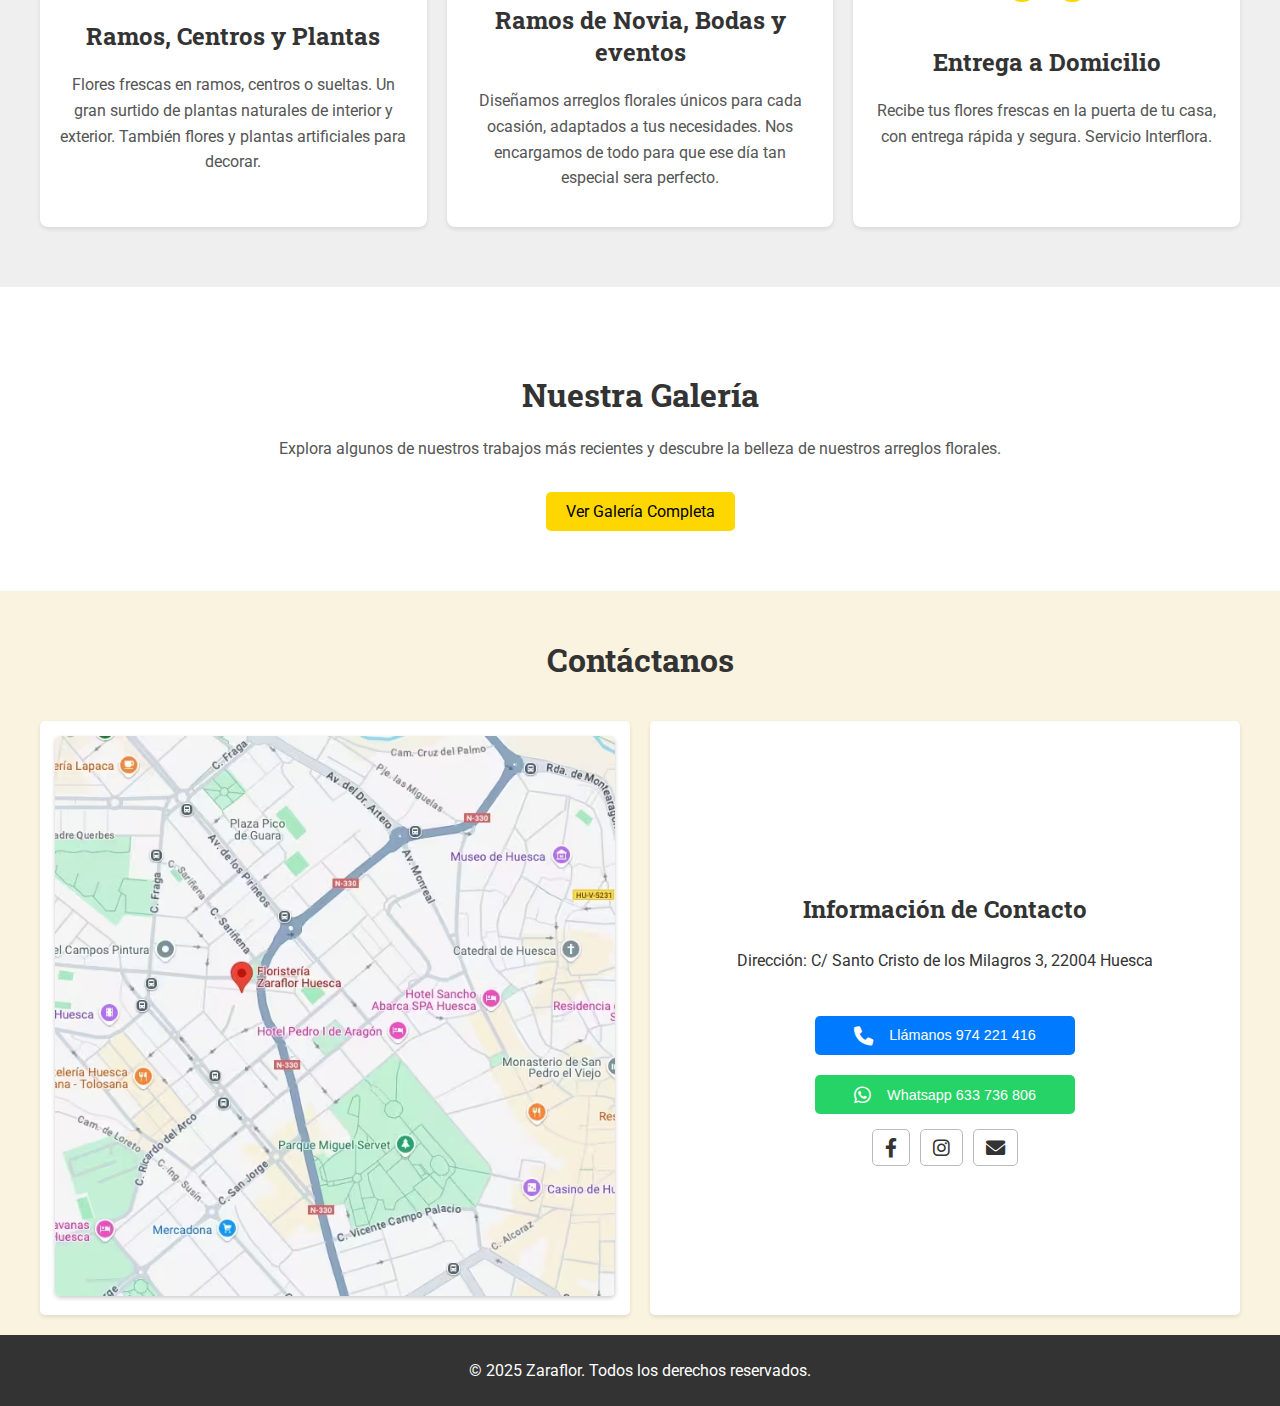
==== commit 775b58e4: "optimize load" ====
--- a/index.html
+++ b/index.html
@@ -21,20 +21,25 @@
     <meta property="og:url" content="https://zaraflor.github.io/" />
     <meta property="og:site_name" content="Floristería Zaraflor Huesca" />
     <meta property="og:image" content="https://zaraflor.github.io/images/hero-image.avif" />
-
-    <link href="https://fonts.googleapis.com/css2?family=Roboto:wght@400;700&display=swap" rel="stylesheet">
-    <link href="https://fonts.googleapis.com/css2?family=Roboto+Slab:wght@700&display=swap" rel="stylesheet">
-
     <meta name="msvalidate.01" content="F8685620CC0FBB8C69EE889B25A70493" />
     <meta name="google-site-verification" content="rgvn_VKpFzU1g-tz5f5EPj2dui4OSaQahKvztJgCnFo" />
 
+    <link rel="preconnect" href="https://fonts.googleapis.com">
+    <link rel="preconnect" href="https://fonts.gstatic.com" crossorigin>
+    <link rel="stylesheet" href="https://fonts.googleapis.com/css2?family=Roboto:wght@400;700&family=Roboto+Slab:wght@700&display=swap" media="print" onload="this.media='all'">
+    <noscript>
+        <link rel="stylesheet" href="https://fonts.googleapis.com/css2?family=Roboto:wght@400;700&family=Roboto+Slab:wght@700&display=swap">
+    </noscript>
+
+    <!-- Precargar la Imagen -->
+    <link rel="preload" href="images/hero-image.avif" as="image" type="image/avif">
 </head>
 <body>
 <header class="header">
     <div class="logo">
         <picture>
             <source srcset="images/logo.avif" type="image/avif">
-            <img src="images/logo.png" alt="Logo de la Floristería Zaraflor" class="logo-image" loading="lazy">
+            <img src="images/logo.png" alt="Logo de la Floristería Zaraflor" class="logo-image" loading="lazy"  width="200" height="80">
         </picture>
     </div>
     <nav class="nav">
@@ -51,7 +56,7 @@
 <section class="hero">
     <picture>
         <source srcset="images/hero-image.avif" type="image/avif" fetchpriority="high">
-        <img src="images/hero-image.jpg" alt="Hermosos arreglos florales" class="hero-image" loading="lazy" fetchpriority="high">
+        <img src="images/hero-image.jpg" alt="Hermosos arreglos florales" class="hero-image" fetchpriority="high" width="1200" height="800">
     </picture>
     <div class="hero-overlay">
         <h1>Tu floristería de confianza en Huesca</h1>
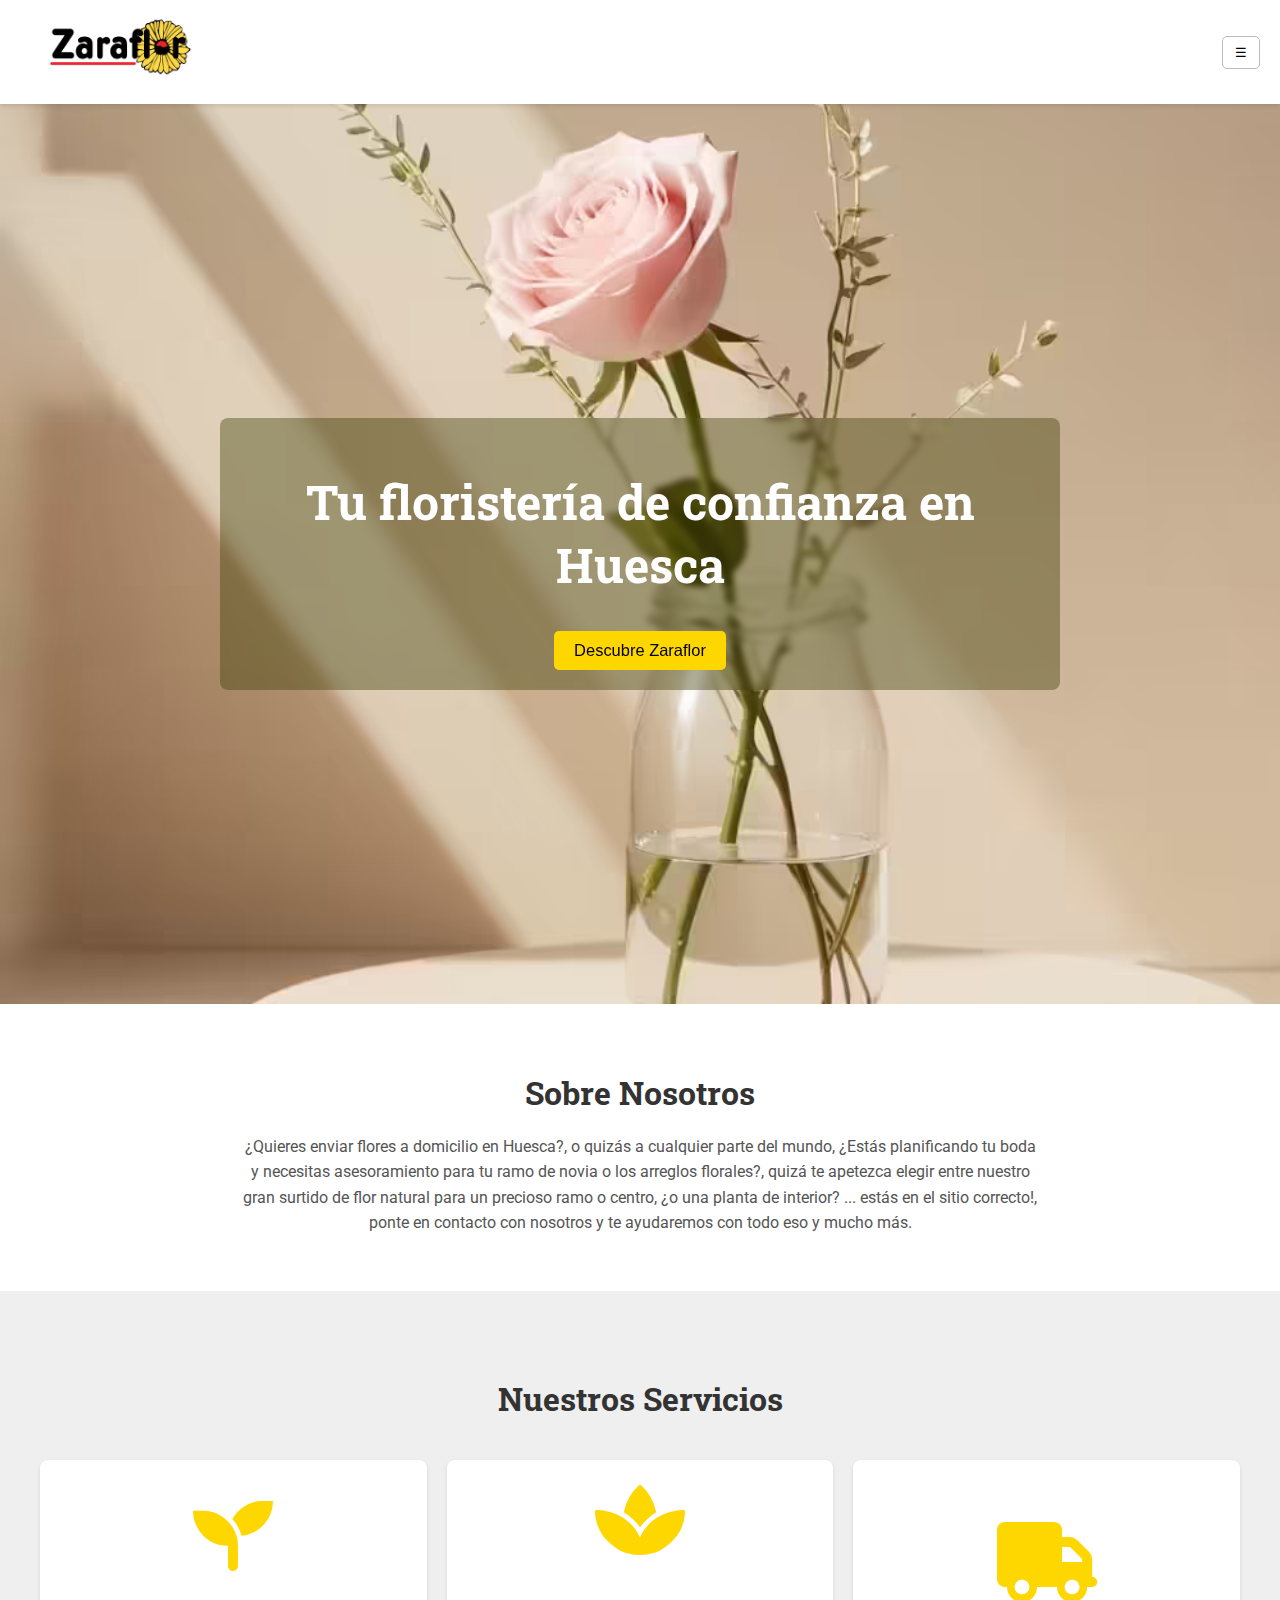
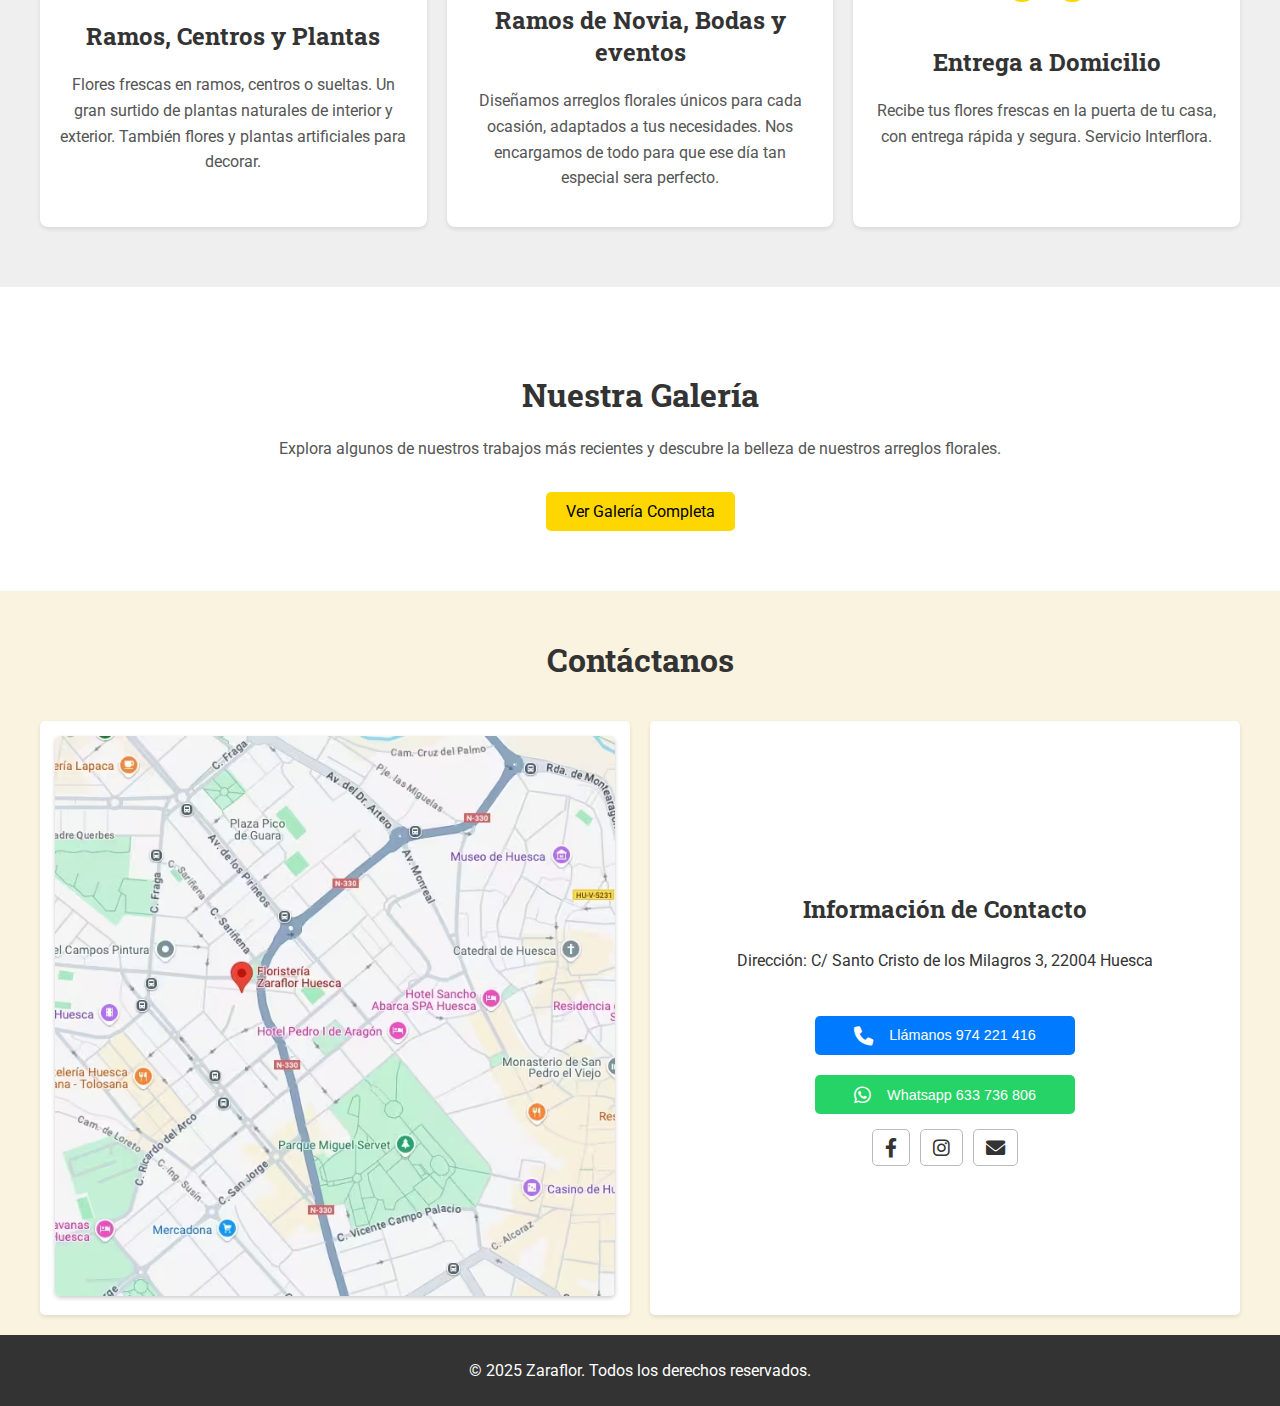
==== commit 6dff6fc8: "compress hero image" ====
--- a/index.html
+++ b/index.html
@@ -20,7 +20,7 @@
     <meta property="og:description" content="Floristeria Zaraflor Huesca, gran surtido de flores y plantas, ramos y centros naturales y artificiales, ramos de novia y regalos. Envio por todo el mundo gracias a Interflora" />
     <meta property="og:url" content="https://zaraflor.github.io/" />
     <meta property="og:site_name" content="Floristería Zaraflor Huesca" />
-    <meta property="og:image" content="https://zaraflor.github.io/images/hero-image.avif" />
+    <meta property="og:image" content="https://zaraflor.github.io/images/hero-image-2.avif" />
     <meta name="msvalidate.01" content="F8685620CC0FBB8C69EE889B25A70493" />
     <meta name="google-site-verification" content="rgvn_VKpFzU1g-tz5f5EPj2dui4OSaQahKvztJgCnFo" />
 
@@ -32,7 +32,7 @@
     </noscript>
 
     <!-- Precargar la Imagen -->
-    <link rel="preload" href="images/hero-image.avif" as="image" type="image/avif">
+    <link rel="preload" href="images/hero-image-2.avif" as="image" type="image/avif">
 </head>
 <body>
 <header class="header">
@@ -55,7 +55,7 @@
 
 <section class="hero">
     <picture>
-        <source srcset="images/hero-image.avif" type="image/avif" fetchpriority="high">
+        <source srcset="images/hero-image-2.avif" type="image/avif" fetchpriority="high">
         <img src="images/hero-image.jpg" alt="Hermosos arreglos florales" class="hero-image" fetchpriority="high" width="1200" height="800">
     </picture>
     <div class="hero-overlay">
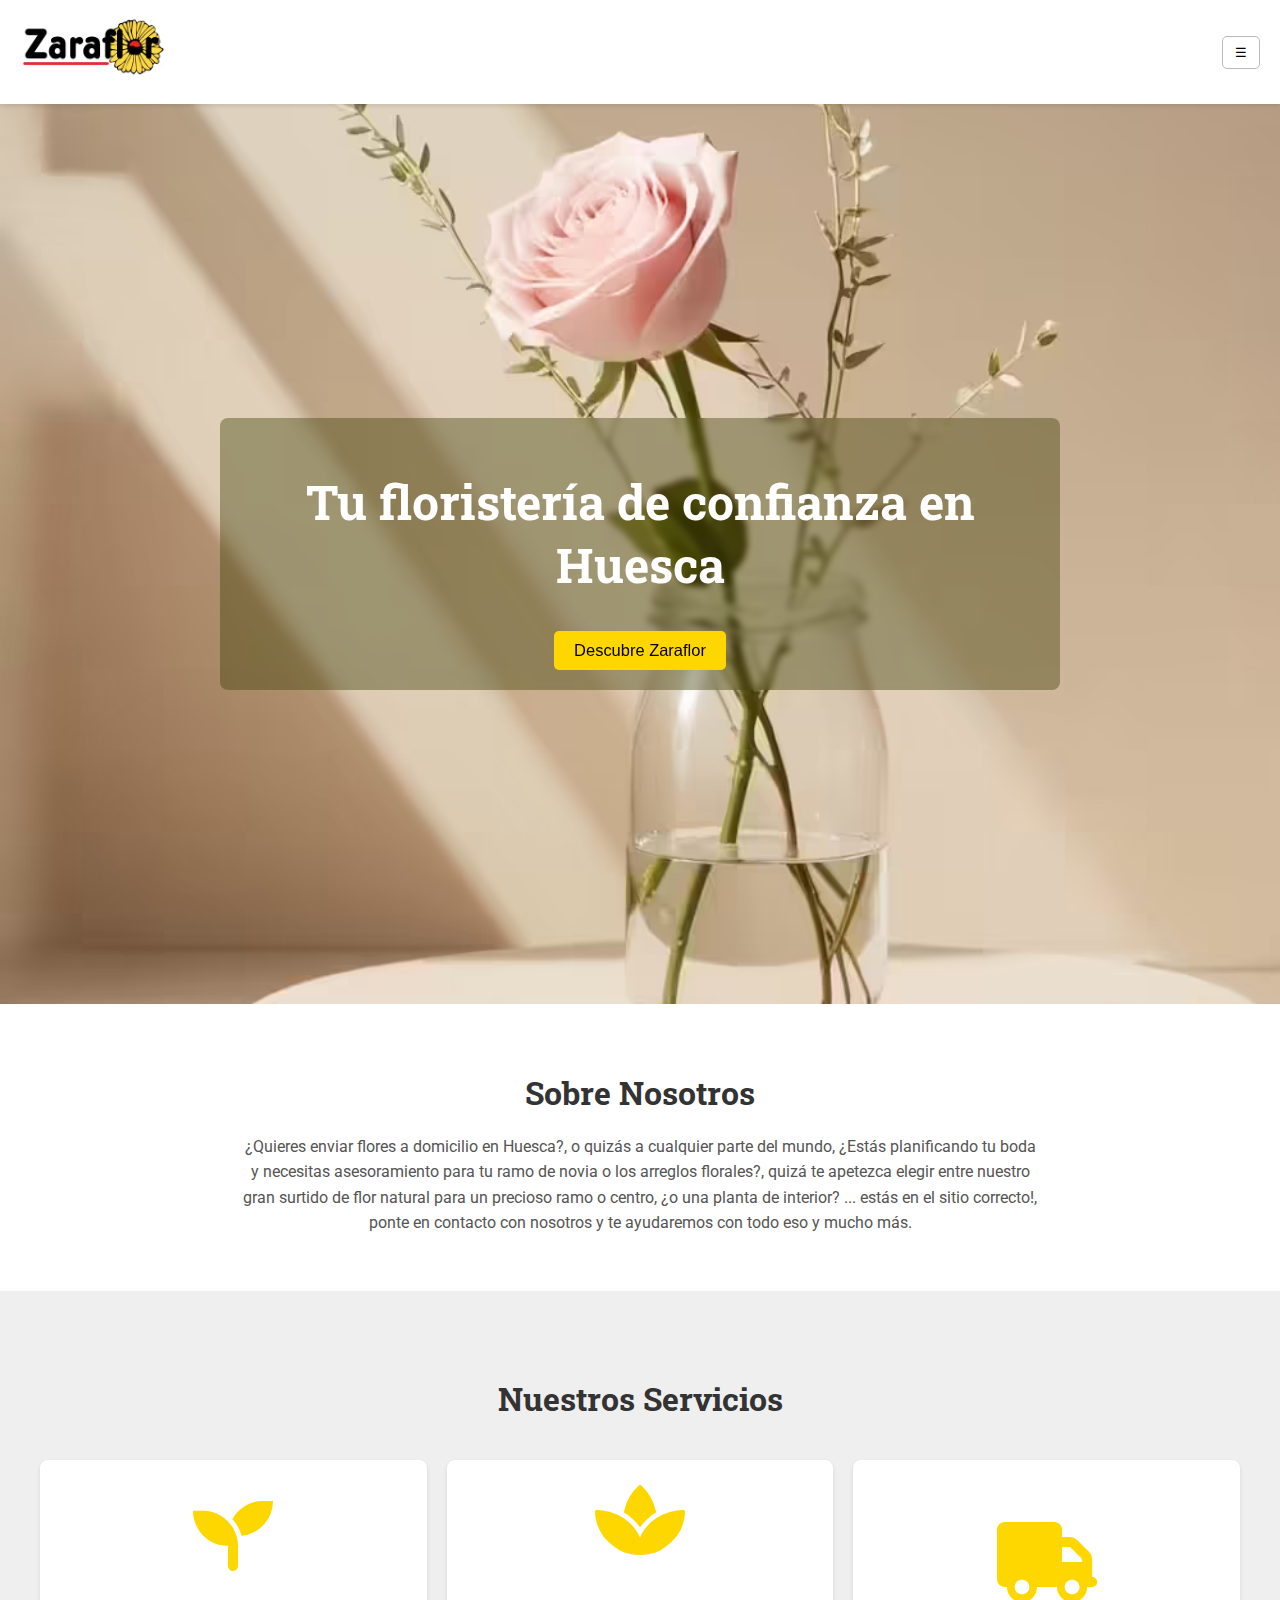
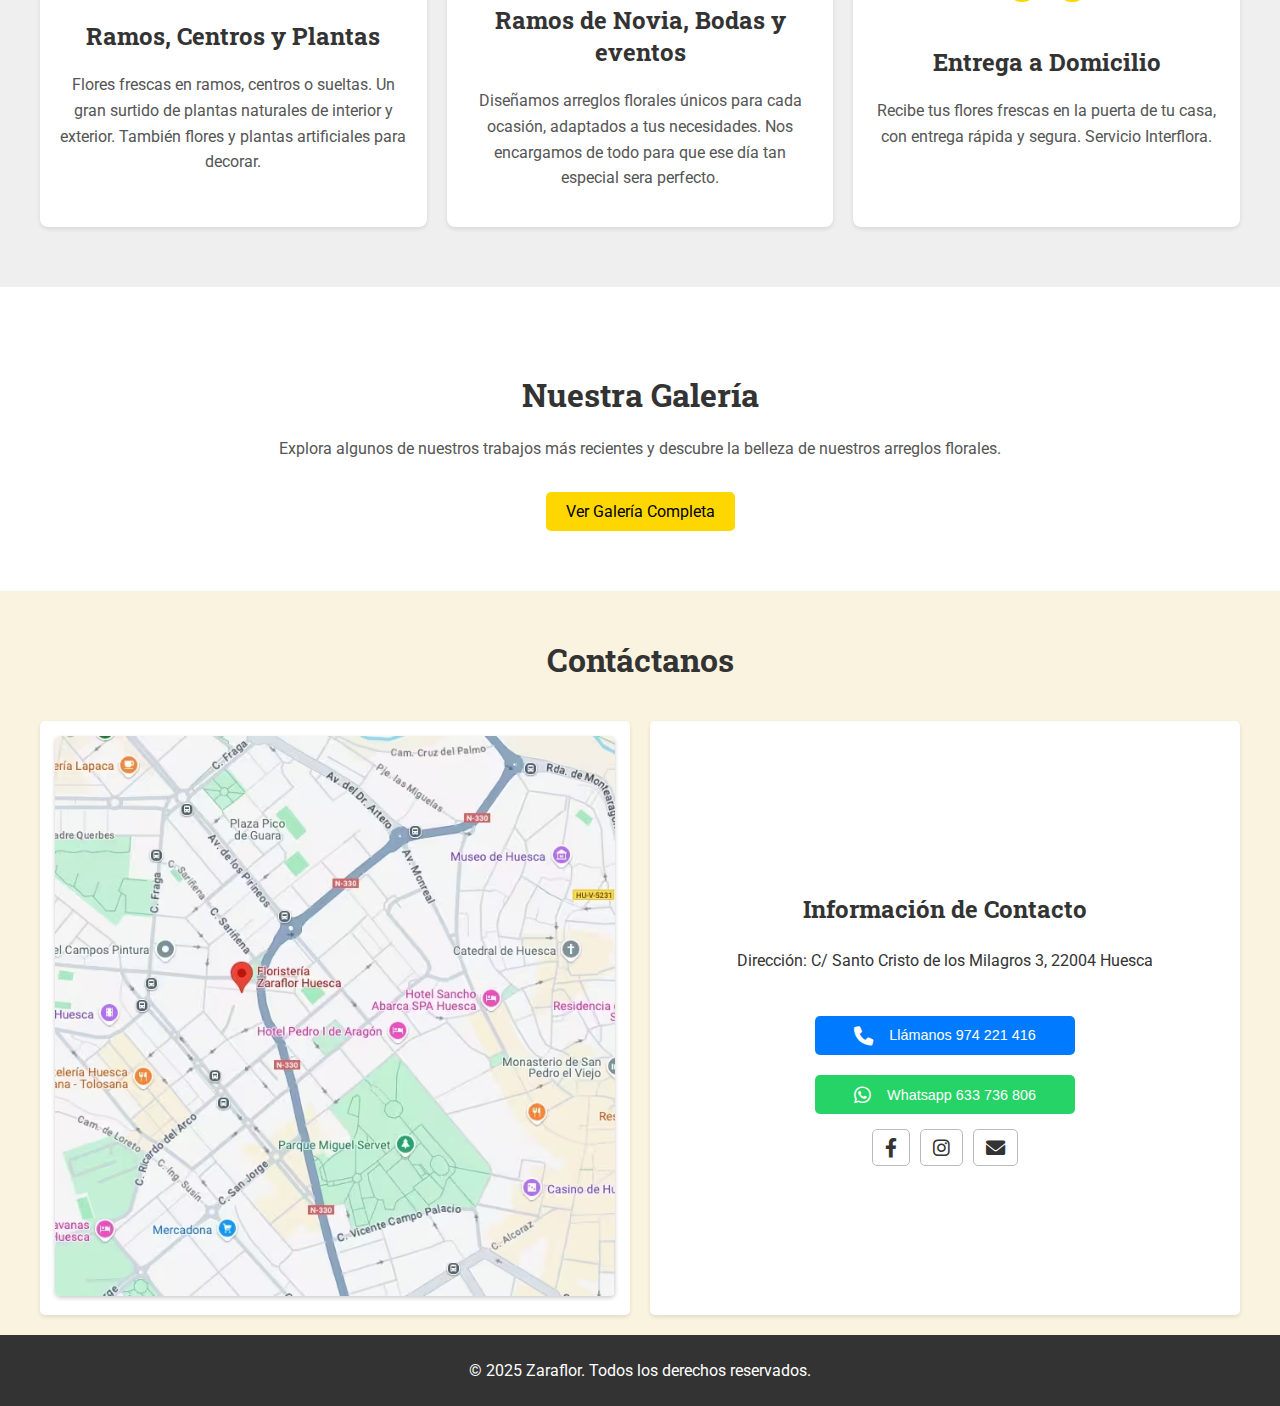
==== commit 0c0ed77e: "fix logo" ====
--- a/index.html
+++ b/index.html
@@ -39,7 +39,7 @@
     <div class="logo">
         <picture>
             <source srcset="images/logo.avif" type="image/avif">
-            <img src="images/logo.png" alt="Logo de la Floristería Zaraflor" class="logo-image" loading="lazy"  width="200" height="80">
+            <img src="images/logo.png" alt="Logo de la Floristería Zaraflor" class="logo-image" loading="lazy"  width="146" height="80">
         </picture>
     </div>
     <nav class="nav">
